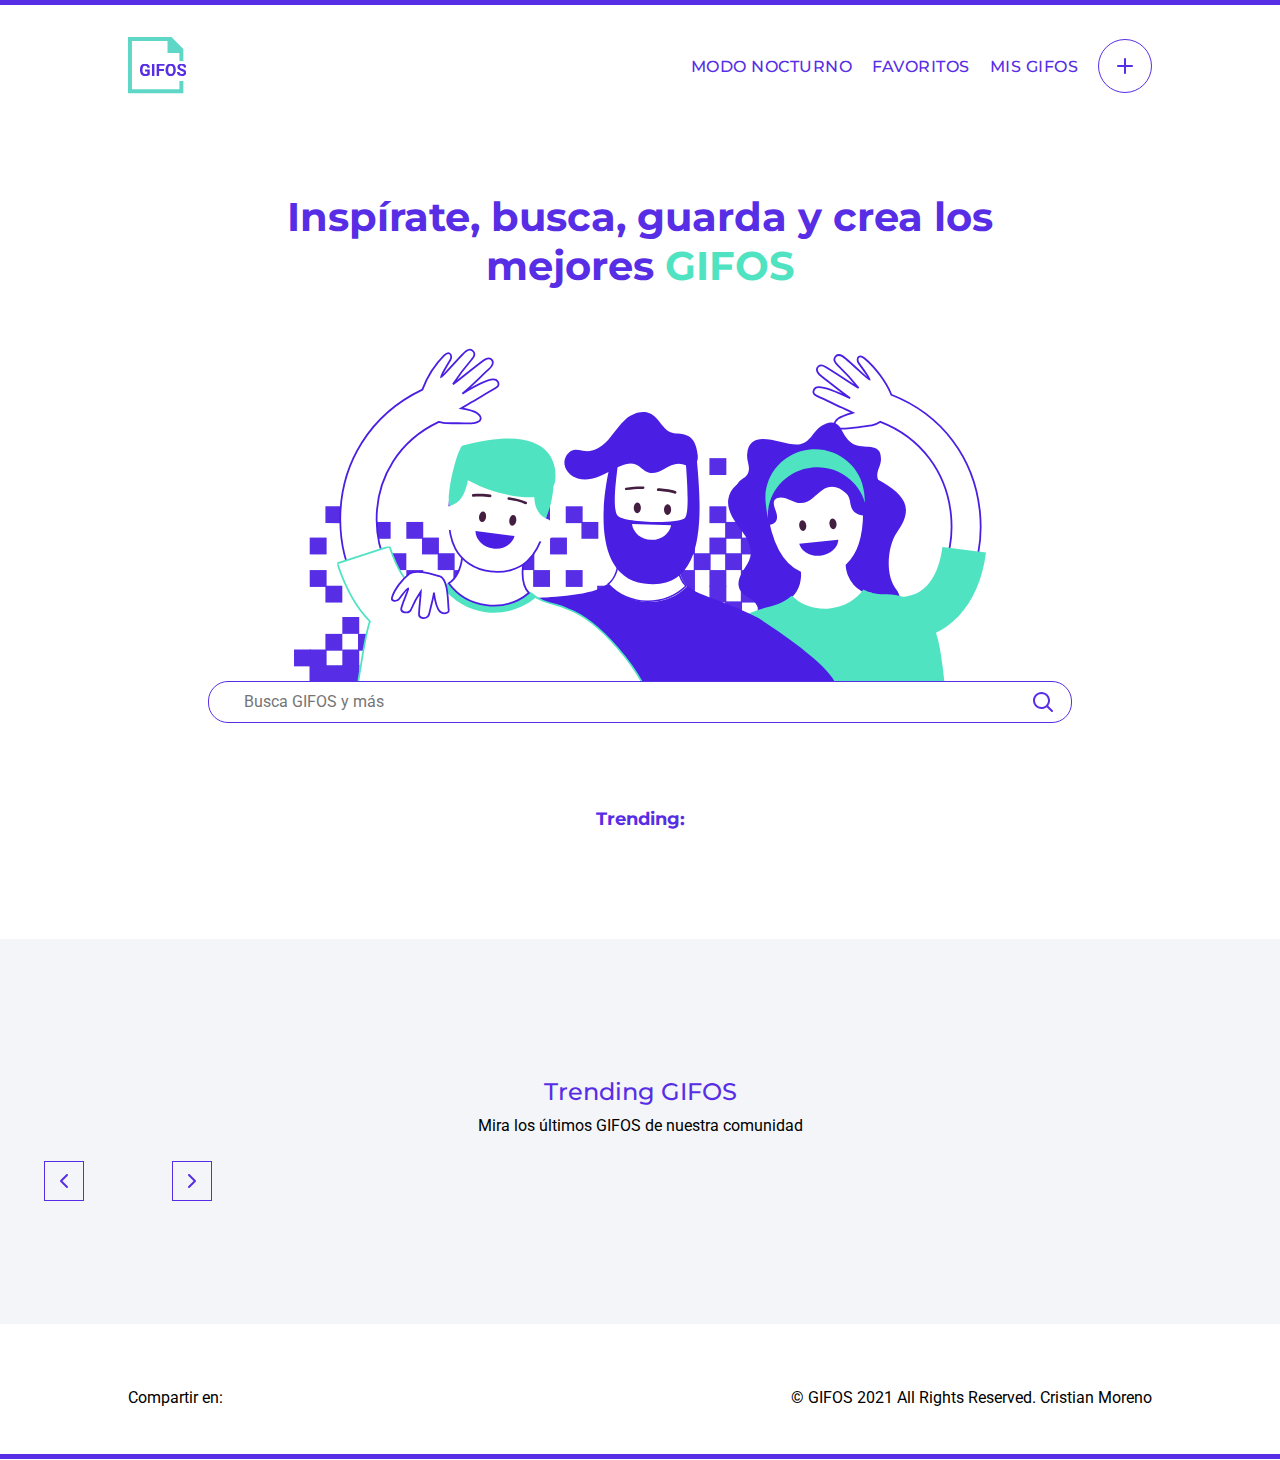
==== docs/index.html @ 8d5f1803 "docs para github pages" ====
<!DOCTYPE html>
<html lang="en">
<head>
	<meta charset="UTF-8">
	<meta http-equiv="X-UA-Compatible" content="IE=edge">
	<meta name="viewport" content="width=device-width, initial-scale=1.0">
	<title>Proyecto GIFOS</title>

		<!-- fonts -->
		<link
			href="https://fonts.googleapis.com/css2?family=Montserrat:ital,wght@0,400;0,500;0,700;0,900;1,400&family=Roboto:ital,wght@0,400;0,700;0,900;1,500&display=swap"
			rel="stylesheet">
	
		<!-- icon -->
		<link rel="icon" href="assets/logo-mobile.svg">
	
		<!-- fontawesome -->
		<link rel="stylesheet" href="https://use.fontawesome.com/releases/v5.14.0/css/all.css"
			integrity="sha384-HzLeBuhoNPvSl5KYnjx0BT+WB0QEEqLprO+NBkkk5gbc67FTaL7XIGa2w1L0Xbgc" crossorigin="anonymous" />
	
		<!-- styles -->
		<link rel="stylesheet" href="styles/css/styles.css">
	
		<title>GIFOS</title>
</head>
	
	<body>
	
		<header class="header__container" id="header__container">
	
			<!-- Logo -->
			<a class="logo__link" href="index.html" id="logoSection"><img class="logo__imagen" id="logo"
					src="assets/logo-desktop.svg" alt="Logo"></a>
	
			<!-- Barra de búsqueda del navbar -->
			<div class="navbarSearch__container hiddenSearchBar" id="navbarSearch__container">
				<img class="navbarSearch__btn hidden" id="navbarSearch-gray-btn" src="assets/icon-search-gray.svg" alt="">
				<input class="navbarSearch__input" id="navbarSearch__input" type="text" placeholder="Busca GIFOS y más">
				<img class="navbarSearch__icon" id="navbarSearch__icon" src="assets/icon-search.svg" alt="">
				<img class="navbarSearch-close-icon hidden" id="navbarSearch-close-icon" src="assets/close.svg" alt="">
			</div>
			<!-- Menú -->
			<nav class="navbar">
				<img src="assets/burger.svg" alt="Menu hamburguesa" class="navbar__burguer" id="navbar__burger">
	
	
				<ul class="navbar__list hiddenMenu" id="navbar__list">
					<li class="navbar__list__item"><a href="" class="navbar__link" id="switchTheme">Modo Nocturno</a></li>
					<li class="lines"></li>
					<li><a id="FavoritosMenu" class="navbar__link" href="">Favoritos</a></li>
					<li class="lines"></li>
					<li><a class="navbar__link" href="" id="misGifosMenu">Mis GIFOS</a></li>
					<li class="lines"></li>
					<li class="navbar__list__item hiddenMenu">
						<a href="" id="crearGifosMenu">
							<img class="navbar__createGif" id="crateGifBtn" src="assets/button-crear-gifo.svg" alt="">
						</a>
					</li>
				</ul>
			</nav>
	
		</header>
	
		<!-- Main -->
		<main class="topContainers" id="heroSection">
	
			<!-- hero -->
			<section class="heading__container">
				<h1 class="hero__title">
					Inspírate, busca, guarda y crea los mejores
					<span class="aqua-text">GIFOS</span>
				</h1>
	
				<!-- Barra buscadora del hero -->
				<div class="search">
					<img class="ilustra-header" src="assets/ilustra_header.svg" alt="" />
	
					<div class="search__container" id="search__container">
						<img class="search__btn hidden" id="search-gray-btn" src="assets/icon-search-gray.svg" alt="">
						<input class="search__input" id="searchInput" type="text" placeholder="Busca GIFOS y más">
						<img class="search__icon" id="search-icon" src="assets/icon-search.svg" alt="">
						<img class="search-close-icon hidden" id="search-close-icon" src="assets/close.svg" alt="">
					</div>
				</div>
	
				<!-- Recomendaciones de búsqueda -->
				<div class="SearchSuggestions__container hidden" id="searchSuggestions__container">
					<hr class="suggestions-line">
					<ul class="search-sugestion-list" id="search-sugestion-list">
					</ul>
				</div>
	
				<!-- Trending tags -->
				<section class="hero__trending">
					<h4 class="hero__subtitle">Trending:</h4>
	
					<p class="trendingTag_list" id="trendingTag_list">
					</p>
	
				</section>
			</section>
	
			<!-- Resultados de la búsqueda -->
			<section class="searchResult hidden" id="searchResult">
	
				<hr class="search-line">
				<h4 class="searchResult__title" id="searchResult__title">Titulo de búsqueda</h4>
				<div class="errorContainer" id="error-container"></div>
				<div class="searchResult__gallery" id="searchResult_gallery">
	
					<!-- Acá van a aparecer los gifs buscados -->
				</div>
	
				<a href="" class="button hidden" id="verMas-btn">VER MÁS</a>
			</section>
		</main>
	
	
		<!-- Gif Maximizado -->
	
		<div class="hidden" id="maximizedGif">
	
		</div>
	
		<!-- Favoritos -->
		<section class="topContainers hidden" id="favorites-section">
	
			<img src="assets/icon-favoritos.svg" alt="Imagen decorativa">
			<h2 class="title">Favoritos</h2>
	
			<section class="empty__container hidden" id="noFavs_container">
				<img class="empty__image" src="assets/icon-fav-sin-contenido.svg" alt="Imagen decorativa">
				<h3 class="empty__text">¡Guarda tu primer GIFO en Favoritos <br>
					para que se muestre aquí!</h3>
			</section>
	
			<div class="searchResult">
				<div class="searchResult__gallery hidden" id="fav-container">
					<!-- Acá van a aparecer los gifs favoriteados -->
				</div>
			</div>
	
		</section>
	
		<!-- Mis gifs -->
		<section class="topContainers hidden" id="misGifosSection">
	
			<img src="assets/icon-mis-gifos.svg" alt="Imagen decorativa">
			<h2 class="title">Mis GIFOS</h2>
	
			<section class="empty__container" id="noGif_container">
				<img class="empty__image" src="assets/icon-mis-gifos-sin-contenido.svg" alt="Imagen decorativa">
				<h3 class="empty__text">¡Anímate a crear tu primer GIFO!</h3>
			</section>
	
			<div class="searchResult">
				<div class="searchResult__gallery" id="misGifos-container">
					<!-- Acá van a aparecer los gifs creados y subidos a gifos -->
				</div>
			</div>
	
		</section>
	
		<!-- Crear gifs -->
		<div class="crearGif hidden" id="createGifSection">
	
			<div class="crearGif__container">
	
				<!-- cámara -->
				<div class="crearGif__camara">
					<img id="camera" src="assets/camara.svg" alt="cámara filmadora ilustrativa">
					<img class="path" id="path" src="assets/element-luz-camara.svg" alt="luz de camara filmadora">
				</div>
	
				<!-- recuadro de grabación -->
				<div class="crearGif__recordingZone">
	
					<!-- bordes para estilos -->
					<div class="corner top--left"></div>
					<div class="corner top--right"></div>
					<div class="corner bottom--left"></div>
					<div class="corner bottom--right"></div>
	
	
					<!-- recuadro de grabación -->
					<div class="crearGif__recordingZone__content">
	
						<!-- !TIENE HIDDEN -->
						<h3 class="crearGif__title" id="crearGif_title">Aquí podrás <br> crear tus propios <span
								class="aqua-text">GIFOS</span> </h3>
						<!-- !TIENE HIDDEN -->
						<p class="crearGif__text" id="crearGif_text">¡Crea tu GIFO en solo 3 pasos! <br> (solo necesitas
							una
							cámara para grabar un video)</p>
	
						<!-- PARA QUE EL VIDEO SE ACOMODE ACA MIENTRAS GRABA -->
	
						<video class="recording_video hidden" src="" id="recording_video"></video>
	
						<!-- VER SI CONVIENE METER EL GIF DESDE ACA O HACER UNA FUNCION DE TEMPLATE -->
						<img class="recorded_video hidden" src="" id="recorded_gifo" ></img>
	
						<!-- !TIENE HIDDEN -->
						<div class="overlay" id="overlay">
	
							<div class="overlay__status-container" id="overlay-status-container">
								<img src="assets/loader.svg" class="overlay__status-icon" alt="loading gifo"
									id="overlay_status-icon">
								<p class="overlay__status-text" id="overlay_status-text">Estamos subiendo tu GIFO</p>
							</div>
	
						</div>
	
	
	
					</div>
				</div>
				<!-- celuloide -->
	
				<div class="crearGif__celluloidFilm">
					<img class="celuloide" id="celuloide" src="assets/pelicula.svg" alt="celuloide ilustracion">
				</div>
	
			</div>
	
			<div class="pagination">
				<p class="step" id="step-1">1</p>
				<p class="step" id="step-2">2</p>
				<p class="step" id="step-3">3</p>
			</div>
	
	
			<div class="timer">
				<p class="timer__recorder timer__text hidden" id="timer-recording">00:00:00</p>
				<a href="" class="timer__repeatShot timer__text hidden" id="repeatShot">REPETIR CAPTURA</a>
			</div>
	
			<!-- linea decorativa -->
			<hr class="border">
	
			<!-- botones -->
			<div class="button__container">
				<a class="button" id="button--comenzar">COMENZAR</a>
				<a class="button" id="button--grabar">GRABAR</a>
				<a class="button" id="button--finalizar">FINALIZAR</a>
				<a class="button" id="button--subirGif">SUBIR GIFO</a>
			</div>
		</div>
	
	
	
	
	
		<!-- Trending -->
		<section class="trending" id="trendingSection">
			<h2 class="trending__title">Trending GIFOS</h2>
			<p class="trending__paragraph">Mira los últimos GIFOS de nuestra comunidad</p>
	
			<div class="trending__container">
				<!-- flecha -->
				<div class="previous-btn arrows">
					<img src="assets/button-slider-left.svg" alt="Flecha Previous" id="previous-btn">
				</div>
	
				<!-- trending gif slider -->
				<div class="trending__slider--container">
					<div class="trending__slider" id="trending__slider">
	
						<!-- acá van a aparecer los trending -->
					</div>
				</div>
	
				<!-- flecha -->
				<div class="next-btn arrows">
					<img src="assets/Button-Slider-right.svg" alt="Flecha Next" id="next-btn">
				</div>
	
			</div>
	
		</section>
	
		<!-- Footer -->
		<footer class="footer">
			<div class="footer__socialmediaContainer">
				<p class="footer__paragraph">Compartir en:</p>
				<div class="socialmedia">
					<a class="socialmedia__item" href="facebook.com"><i class="fab fa-facebook-f"></i></a>
					<a class="socialmedia__item" href="twitter.com"><i class="fab fa-twitter"></i></a>
					<a class="socialmedia__item" href="instagram.com"><i class="fab fa-instagram"></i></a>
				</div>
			</div>
			<p class="footer__paragraph">© GIFOS 2021 All Rights Reserved. Cristian Moreno</p>
	
		</footer>
	
		<script src="https://www.WebRTC-Experiment.com/RecordRTC.js"></script>
		<script src="js/dom.js"></script>
		<script src="js/dark-mode.js"></script>
		<script src="js/navbar.js"></script>
		<script src="js/api.js"></script>
		<script src="js/gif-functions.js"></script>
		<script src="js/search.js"></script>
		<script src="js/trending.js"></script>
		<script src="js/create-gif.js"></script>
	
		
	
	</body>
---- docs/styles/css/styles.css ----
* {
  margin: 0;
  padding: 0;
  -webkit-box-sizing: border-box;
          box-sizing: border-box;
  text-decoration: none;
  list-style: none;
  scroll-behavior: smooth;
}

body {
  font-family: "Roboto", sans-serif;
  color: #572ee5;
  -webkit-transition: 0.3s ease-in-out;
  transition: 0.3s ease-in-out;
}

body.darkMode {
  background-color: #37383c;
  color: #fff;
}

.hidden {
  display: none;
}

.header__container {
  width: 100%;
  border-top: 5px solid #572ee5;
  padding: 2% 10% 1.5% 10%;
  position: fixed;
  background-color: white;
  -webkit-transition: 0.3s ease-in-out;
  transition: 0.3s ease-in-out;
  display: -webkit-box;
  display: -ms-flexbox;
  display: flex;
  -webkit-box-pack: justify;
      -ms-flex-pack: justify;
          justify-content: space-between;
  -webkit-box-align: center;
      -ms-flex-align: center;
          align-items: center;
  z-index: 1000;
}

body.darkMode .header__container {
  background-color: #37383c;
  border: none;
}

.logo__link .logo__imagen {
  width: 3rem;
}

@media screen and (min-width: 768px) {
  .logo__link .logo__imagen {
    width: 3.7rem;
  }
}

.navbar {
  float: right;
}

.navbar__burguer {
  cursor: pointer;
  padding: 1rem;
}

@media screen and (min-width: 768px) {
  .navbar__burguer {
    display: none;
  }
}

.navbar .lines {
  width: 12%;
  margin: 0 auto;
  border: 0.2px solid rgba(211, 211, 211, 0.493);
}

@media screen and (min-width: 768px) {
  .navbar .lines {
    display: none;
  }
}

.navbar__list {
  width: 100%;
  height: 100vh;
  padding: 0.5rem 0;
  position: absolute;
  top: 100%;
  left: 0;
  background-color: rgba(87, 46, 229, 0.9);
  text-align: center;
}

body.darkMode .navbar__list {
  background-color: #222326;
}

@media screen and (min-width: 768px) {
  .navbar__list {
    height: 100%;
    position: relative;
    top: 0;
    right: 0;
    display: -webkit-box;
    display: -ms-flexbox;
    display: flex;
    -webkit-box-pack: justify;
        -ms-flex-pack: justify;
            justify-content: space-between;
    gap: 20px;
    background-color: transparent;
  }
  body.darkMode .navbar__list {
    background-color: transparent;
  }
}

.navbar__link {
  width: 100%;
  margin: 0 auto;
  display: block;
  font-family: "Montserrat", sans-serif;
  font-weight: 500;
  font-size: 1em;
  line-height: 3.5em;
  letter-spacing: 0.5px;
  color: #fff;
}

@media screen and (min-width: 768px) {
  .navbar__link {
    width: -webkit-fit-content;
    width: -moz-fit-content;
    width: fit-content;
    padding-top: 1rem;
    line-height: 1.5rem;
    color: #572ee5;
    text-transform: uppercase;
  }
  .navbar__link:hover {
    border-bottom: 2px solid #50e3c2;
  }
  .navbar__link:active {
    color: #9cafc3;
    border-bottom: hidden;
  }
}

body.darkMode .navbar__link {
  color: white;
}

.navbarSearch__container {
  width: 30%;
  height: 60%;
  padding: 1%;
  border: 1px solid #572ee5;
  border-radius: 20px;
  display: -webkit-box;
  display: -ms-flexbox;
  display: flex;
  -webkit-box-pack: justify;
      -ms-flex-pack: justify;
          justify-content: space-between;
  -webkit-box-align: center;
      -ms-flex-align: center;
          align-items: center;
  z-index: 2;
}

body.darkMode .navbarSearch__container {
  border: 1px solid #fff;
}

.navbarSearch__container .navbarSearch__input {
  width: 100%;
  padding-left: 3%;
  border: none;
  color: #9cafc3;
  font-family: "Roboto", sans-serif;
  font-size: 14px;
  outline: none;
}

body.darkMode .navbarSearch__container .navbarSearch__input {
  color: #9cafc3;
  background-color: transparent;
}

.navbarSearch__icon {
  padding-right: 10px;
}

.navbarSearch__btn {
  width: 1.25rem;
  margin-left: 2%;
}

.navbarSearch-close-icon {
  margin-right: 2%;
}

.hiddenMenu {
  display: none;
}

@media screen and (min-width: 768px) {
  .hiddenMenu {
    display: -webkit-box;
    display: -ms-flexbox;
    display: flex;
  }
}

.hiddenSearchBar {
  display: none;
}

.topContainers {
  padding: 5%;
  padding-top: 30%;
  position: relative;
  text-align: center;
}

@media screen and (min-width: 500px) {
  .topContainers {
    padding-top: 20%;
  }
}

.heading__container {
  position: relative;
}

.hero__title {
  padding: 0 8% 5% 8%;
  font-size: 1.6em;
  font-weight: 700;
}

@media screen and (min-width: 768px) {
  .hero__title {
    font-size: 2em;
    max-width: 85%;
    margin: 0 auto;
  }
}

@media screen and (min-width: 1024px) {
  .hero__title {
    font-size: 2.5em;
  }
}

.aqua-text {
  color: #50e3c2;
}

.ilustra-header {
  max-width: 90%;
}

@media screen and (min-width: 768px) {
  .ilustra-header {
    width: 60%;
  }
}

/*pilass vas aca*/
.search__container {
  margin: 0 auto;
  border: 1px solid #572ee5;
  border-radius: 20px;
  padding: 10px;
  position: relative;
  top: -5px;
  display: -webkit-box;
  display: -ms-flexbox;
  display: flex;
  -webkit-box-pack: justify;
      -ms-flex-pack: justify;
          justify-content: space-between;
  z-index: 2;
}

body.darkMode .search__container {
  border: 1px solid #fff;
}

.search__container .search__input {
  width: 100%;
  border: none;
  padding-left: 3%;
  background-color: none;
  font-family: "Roboto", sans-serif;
  font-size: 16px;
  color: #9cafc3;
  outline: none;
}

body.darkMode .search__container .search__input {
  background-color: transparent;
}

.search__container .search__icon {
  width: 1.25rem;
  margin-right: 0.5rem;
}

.search__container .search__btn {
  width: 1.25rem;
  margin-left: 0.5rem;
}

@media screen and (min-width: 768px) {
  .search__container {
    width: 55%;
  }
}

@media screen and (min-width: 1024px) {
  .search__container {
    width: 75%;
  }
}

.SearchSuggestions__container {
  border: 1px solid #572ee5;
  border-top-color: transparent;
  border-bottom-left-radius: 20px;
  border-bottom-right-radius: 20px;
  margin: 0 auto;
  width: 100%;
}

body.darkMode .SearchSuggestions__container {
  border: 1px solid #fff;
}

.SearchSuggestions__container .suggestions-line {
  width: 95%;
  margin: 0 auto 2% auto;
}

@media screen and (min-width: 768px) {
  .SearchSuggestions__container {
    width: 55%;
  }
}

@media screen and (min-width: 1024px) {
  .SearchSuggestions__container {
    width: 75%;
  }
}

.search-sugestion-list {
  color: #9cafc3;
}

.SearchSuggestions__item {
  display: -webkit-box;
  display: -ms-flexbox;
  display: flex;
  padding: 0.5rem;
  margin: 0 4px;
  cursor: pointer;
}

.search__btnGray {
  width: 1rem;
  margin: 0 2%;
}

.search__Text {
  margin: 0 10px;
  display: block;
}

.search-close-icon {
  margin-right: 2%;
}

#search__container.searchActive {
  border-bottom-left-radius: 0;
  border-bottom-right-radius: 0;
  border-bottom-color: transparent;
}

#searchSuggestions__container.searchActiveContainer {
  border-top-color: transparent;
  position: relative;
  top: -0.5rem;
}

.search {
  position: relative;
}

.searchResult .search-line {
  margin: 2rem auto;
  width: 20%;
}

.searchResult__title {
  margin-top: 4rem;
  margin-bottom: 4rem;
  font-family: "Montserrat", sans-serif;
  font-weight: 600;
  font-size: 1.8em;
  text-align: center;
}

.searchResult__gallery {
  margin: 0 auto;
  width: 100%;
  display: -webkit-box;
  display: -ms-flexbox;
  display: flex;
  -ms-flex-flow: wrap;
      flex-flow: wrap;
  -webkit-box-pack: space-evenly;
      -ms-flex-pack: space-evenly;
          justify-content: space-evenly;
  -webkit-box-align: center;
      -ms-flex-align: center;
          align-items: center;
}

@media screen and (min-width: 768px) {
  .searchResult__gallery {
    -webkit-box-orient: horizontal;
    -webkit-box-direction: normal;
        -ms-flex-direction: row;
            flex-direction: row;
  }
}

.error__container {
  text-align: center;
  margin-bottom: 4rem;
}

@media screen and (min-width: 768px) {
  .error__container {
    margin: 5rem;
  }
}

.error-search-text {
  font-family: "Montserrat", sans-serif;
  font-weight: 500;
  font-size: 1.2em;
  line-height: 3em;
  color: #50e3c2;
}

.button {
  display: block;
  width: -webkit-fit-content;
  width: -moz-fit-content;
  width: fit-content;
  margin: 1rem auto;
  border: 1.8px solid #572ee5;
  border-radius: 2rem;
  padding: 1.2rem 1.3rem;
  text-decoration: none;
  font-family: "Montserrat", sans-serif;
  text-align: center;
  font-weight: 500;
  font-size: 13px;
  color: #572ee5;
  cursor: pointer;
}

.button:hover {
  background-color: #572ee5;
  color: #fff;
}

body.darkMode .button {
  border: 2px solid #fff;
  color: #fff;
}

body.darkMode .button:hover {
  background-color: #fff;
  color: #37383c;
}

.hero__trending {
  font-family: "Montserrat", sans-serif;
  font-size: 1.1em;
  font-weight: 500;
  padding: 7% 0 2% 0;
}

.hero__trending .hero__subtitle {
  padding-bottom: 2%;
  font-size: 1em;
}

.hero__trending .trendingTag_list {
  font-weight: 400;
}

.hero__trending .trending__item {
  cursor: pointer;
}

.hero__trending .trending__item:hover {
  font-weight: 600;
}

.hero__trending .trending__item::after {
  content: ',  ';
}

.hero__trending .trending__item:last-child::after {
  content: ' ';
}

.trending {
  padding: 15% 0 8% 0;
  background-color: #f3f5f8;
  text-align: center;
}

body.darkMode .trending {
  background-color: #222326;
}

.trending__title {
  margin: 10px;
  font-family: "Montserrat", sans-serif;
  font-weight: 500;
}

.trending__paragraph {
  margin: 10px;
  color: #000;
}

body.darkMode .trending__paragraph {
  color: #fff;
}

.trending__container {
  max-width: 100%;
  display: -webkit-box;
  display: -ms-flexbox;
  display: flex;
  -webkit-box-align: center;
      -ms-flex-align: center;
          align-items: center;
}

.trending__container .trending__slider {
  width: 100%;
  display: -webkit-box;
  display: -ms-flexbox;
  display: flex;
  overflow: scroll;
}

@media screen and (min-width: 768px) {
  .trending__container .trending__slider {
    overflow: hidden;
  }
}

.trending__container .arrows {
  display: none;
}

@media screen and (min-width: 768px) {
  .trending__container .arrows {
    display: block;
    padding: 1rem;
    width: 10%;
  }
}

.trending .trending__slider--container {
  overflow: hidden;
}

@media screen and (min-width: 768px) {
  .trending {
    padding: 12% 0 8% 0;
  }
}

@media screen and (min-width: 1024px) {
  .trending {
    padding: 10% 0 8% 0;
  }
}

@media screen and (min-width: 1530px) {
  .trending {
    padding: 8% 0 8% 0;
  }
}

.footer {
  text-align: center;
  max-height: 20vh;
  margin-bottom: 1px;
}

.footer__paragraph {
  color: black;
  padding: 30px;
}

body.darkMode .footer__paragraph {
  color: #fff;
}

@media screen and (min-width: 768px) {
  .footer__paragraph {
    padding: 0;
  }
}

.footer .socialmedia {
  display: -webkit-box;
  display: -ms-flexbox;
  display: flex;
  -webkit-box-pack: center;
      -ms-flex-pack: center;
          justify-content: center;
  -ms-flex-line-pack: center;
      align-content: center;
}

.footer .socialmedia .socialmedia__item {
  width: 2rem;
  text-decoration: none;
  color: #acacac;
}

.footer .socialmedia .socialmedia__item:hover {
  color: #572ee5;
  width: 2.5rem;
}

body.darkMode .footer .socialmedia .socialmedia__item:hover {
  color: #fff;
}

@media screen and (min-width: 768px) {
  .footer {
    height: 15vh;
    padding: 4rem 8rem 4rem 8rem;
    display: -webkit-box;
    display: -ms-flexbox;
    display: flex;
    -webkit-box-pack: justify;
        -ms-flex-pack: justify;
            justify-content: space-between;
    border-bottom: 5px solid #572ee5;
  }
  .footer .footer__socialmediaContainer {
    display: -webkit-box;
    display: -ms-flexbox;
    display: flex;
  }
}

.topContainers {
  padding-top: 30%;
  text-align: center;
  font-family: "Montserrat", sans-serif;
  font-weight: 500;
}

@media screen and (min-width: 400px) {
  .topContainers {
    padding-top: 20%;
  }
}

@media screen and (min-width: 1024px) {
  .topContainers {
    padding-top: 15%;
  }
}

@media screen and (min-width: 1530px) {
  .topContainers {
    padding-top: 10%;
  }
}

.title {
  margin-top: 0.5rem;
  margin-bottom: 2.8rem;
}

.empty__image {
  margin-top: 3rem;
  margin-bottom: 2rem;
}

.empty__text {
  padding: 1rem 0 1rem 0;
  color: #50e3c2;
  font-size: 16px;
}

.crearGif {
  padding-top: 12%;
  position: relative;
}

@media screen and (min-width: 1280px) {
  .crearGif {
    padding-top: 10%;
  }
}

@media screen and (min-width: 1530px) {
  .crearGif {
    padding-top: 9%;
  }
}

.crearGif__container {
  display: -webkit-box;
  display: -ms-flexbox;
  display: flex;
  -webkit-box-orient: horizontal;
  -webkit-box-direction: normal;
      -ms-flex-direction: row;
          flex-direction: row;
  -webkit-box-pack: center;
      -ms-flex-pack: center;
          justify-content: center;
  -webkit-box-align: center;
      -ms-flex-align: center;
          align-items: center;
}

.crearGif__camara {
  max-width: 25%;
  position: relative;
}

.crearGif__camara .path {
  position: relative;
  top: -1rem;
}

.crearGif__celluloidFilm {
  max-width: 25%;
  height: 20rem;
  padding-top: 18rem;
  padding-left: 1.5rem;
}

.crearGif__recordingZone {
  padding: 2rem;
  width: 50%;
  height: 20rem;
  border: 1px solid #572ee5;
  display: -webkit-box;
  display: -ms-flexbox;
  display: flex;
  -webkit-box-orient: horizontal;
  -webkit-box-direction: normal;
      -ms-flex-direction: row;
          flex-direction: row;
  -webkit-box-pack: center;
      -ms-flex-pack: center;
          justify-content: center;
  -ms-flex-line-pack: center;
      align-content: center;
  text-align: center;
  -webkit-box-align: center;
      -ms-flex-align: center;
          align-items: center;
  position: relative;
}

body.darkMode .crearGif__recordingZone {
  border: 1px solid #fff;
}

.crearGif__title {
  font-family: "Montserrat", sans-serif;
}

.crearGif__text {
  padding-top: 10px;
  color: #000;
}

body.darkMode .crearGif__text {
  color: #fff;
}

.crearGif .recording_video {
  min-width: 80%;
  min-height: 20rem;
  max-width: 80%;
  max-height: 20rem;
  z-index: 3000;
}

.crearGif .recorded_video {
  width: 100%;
  z-index: 3000;
}

.crearGif .overlay {
  width: 100%;
  height: 100%;
  position: absolute;
  top: 0;
  left: 0;
  background-color: rgba(87, 46, 229, 0.6);
  color: #fff;
  z-index: 90;
  display: -webkit-box;
  display: -ms-flexbox;
  display: flex;
  -webkit-box-orient: vertical;
  -webkit-box-direction: normal;
      -ms-flex-direction: column;
          flex-direction: column;
  -webkit-box-align: center;
      -ms-flex-align: center;
          align-items: center;
  -webkit-box-pack: center;
      -ms-flex-pack: center;
          justify-content: center;
}

.crearGif .overlay__status-icon {
  margin: 0.8rem;
}

.crearGif .overlaystatus-container {
  display: -webkit-box;
  display: -ms-flexbox;
  display: flex;
  -webkit-box-orient: vertical;
  -webkit-box-direction: normal;
      -ms-flex-direction: column;
          flex-direction: column;
}

.crearGif .pagination {
  margin: 0 auto;
  width: 75%;
  width: -webkit-fit-content;
  width: -moz-fit-content;
  width: fit-content;
  justify-self: flex-end;
  display: -webkit-box;
  display: -ms-flexbox;
  display: flex;
  -webkit-box-orient: horizontal;
  -webkit-box-direction: normal;
      -ms-flex-flow: row wrap;
          flex-flow: row wrap;
  -webkit-box-pack: center;
      -ms-flex-pack: center;
          justify-content: center;
  text-align: center;
}

.crearGif .pagination .step {
  width: 2rem;
  height: 2rem;
  padding-top: 0.2em;
  margin: 1.5rem 0.5rem 1.5rem 0.5rem;
  border: 1px solid #572ee5;
  border-radius: 50%;
  font-size: 1.2em;
}

body.darkMode .crearGif .pagination .step {
  border: 1px solid #fff;
}

.crearGif .pagination .step-active {
  background-color: #572ee5;
  color: #fff;
}

.crearGif #repeatShot {
  color: #572ee5;
  text-decoration: none;
}

.crearGif #repeatShot:hover {
  border-bottom: 2px solid #50e3c2;
}

.crearGif #repeatShot:active {
  color: #9cafc3;
  border-bottom: hidden;
}

.crearGif .timer {
  width: 25%;
  text-align: right;
  position: absolute;
  top: 79%;
  right: 24%;
}

.crearGif .timer .timer__text {
  font-family: "Montserrat", sans-serif;
  font-size: 16px;
  line-height: 22px;
}

.crearGif .overlay__buttons {
  width: 6.8rem;
  padding: 2%;
  position: absolute;
  display: -webkit-box;
  display: -ms-flexbox;
  display: flex;
  -webkit-box-pack: justify;
      -ms-flex-pack: justify;
          justify-content: space-between;
  top: 0;
  right: 0;
}

.crearGif .overlay__buttons .btns {
  width: 2rem;
  height: 2rem;
  cursor: pointer;
}

.crearGif .corner {
  width: 1.7rem;
  height: 1.7rem;
  position: absolute;
}

.crearGif .top--left {
  border-top: 1px solid #50e3c2;
  border-left: 1px solid #50e3c2;
  top: 1.25rem;
  left: 1.25rem;
}

.crearGif .top--right {
  border-top: 1px solid #50e3c2;
  border-right: 1px solid #50e3c2;
  top: 1.25rem;
  right: 1.25rem;
}

.crearGif .bottom--right {
  border-bottom: 1px solid #50e3c2;
  border-right: 1px solid #50e3c2;
  bottom: 1.25rem;
  right: 1.25rem;
}

.crearGif .bottom--left {
  border-bottom: 1px solid #50e3c2;
  border-left: 1px solid #50e3c2;
  bottom: 1.25rem;
  left: 1.25rem;
}

.crearGif .border {
  width: 58%;
  margin: 0 auto;
  border: 2px solid #572ee5;
}

.gif__container {
  position: relative;
}

.gif__container .gif {
  margin: 0.5rem;
  width: 8rem;
  height: 6rem;
}

.gif__container .gifActions {
  display: none;
}

@media screen and (min-width: 400px) {
  .gif__container .gif {
    margin: 1rem;
    width: 10rem;
    height: 8rem;
  }
}

@media screen and (min-width: 768px) {
  .gif__container .gif {
    width: 14rem;
    height: 11rem;
  }
  .gif__container .gifActions {
    margin: 1rem;
    display: block;
    opacity: 0;
    width: 14rem;
    height: 11rem;
    position: absolute;
    top: 0;
    background-color: rgba(87, 46, 229, 0.6);
    -webkit-transition: 0.2s ease-in-out;
    transition: 0.2s ease-in-out;
  }
  .gif__container .gifActions:hover {
    opacity: 100;
  }
  .gif__container .gifActions__btn {
    width: 8rem;
    padding: 4%;
    position: absolute;
    display: -webkit-box;
    display: -ms-flexbox;
    display: flex;
    -webkit-box-pack: justify;
        -ms-flex-pack: justify;
            justify-content: space-between;
    right: 0;
  }
  .gif__container .gifActions__btn .btn {
    width: 2rem;
    height: 2rem;
    cursor: pointer;
  }
  .gif__container .favorite {
    background: url("/assets/icon-fav.svg") center no-repeat;
  }
  .gif__container .favorite:hover {
    background: url("/assets/icon-fav-hover.svg") center no-repeat;
  }
  .gif__container .favorite:active {
    background: url("/assets/icon-fav-active.svg") center no-repeat;
  }
  .gif__container .download {
    background: url("/assets/icon-download.svg") center no-repeat;
  }
  .gif__container .download:hover {
    background: url("/assets/icon-download-hover.svg") center no-repeat;
  }
  .gif__container .maximize {
    background: url("/assets/icon-max-normal.svg") center no-repeat;
  }
  .gif__container .maximize:hover {
    background: url("/assets/icon-max-hover.svg") center no-repeat;
  }
  .gif__container .remove {
    background: url("/assets/icon-trash-normal.svg") center no-repeat;
  }
  .gif__container .remove:hover {
    background: url("/assets/icon-trash-hover.svg") center no-repeat;
  }
  .gif__container .gif__info {
    position: absolute;
    left: 8%;
    bottom: 15%;
    font-weight: 500;
    text-align: left;
    color: #fff;
  }
}

@media screen and (min-width: 1024px) {
  .gif__container .gif {
    width: 17rem;
    height: 14rem;
  }
  .gif__container .gifActions {
    width: 17rem;
    height: 14rem;
  }
}

@media screen and (min-width: 1530px) {
  .gif__container .gif {
    width: 22rem;
    height: 16rem;
  }
  .gif__container .gifActions {
    width: 22rem;
    height: 16rem;
  }
}

.maximizedGif {
  width: 100%;
  height: 100%;
  position: fixed;
  top: 0;
  left: 0;
  display: -webkit-box;
  display: -ms-flexbox;
  display: flex;
  -webkit-box-pack: center;
      -ms-flex-pack: center;
          justify-content: center;
  background: rgba(255, 255, 255, 0.9);
  z-index: 2000;
}

body.darkMode .maximizedGif {
  background-color: #37383c;
}

.maximizedGif__container {
  display: -webkit-box;
  display: -ms-flexbox;
  display: flex;
  -webkit-box-orient: vertical;
  -webkit-box-direction: normal;
      -ms-flex-direction: column;
          flex-direction: column;
  -webkit-box-pack: center;
      -ms-flex-pack: center;
          justify-content: center;
}

.close-btn {
  width: 2rem;
  padding-bottom: 3rem;
  margin-right: 2rem;
  -ms-flex-item-align: end;
      align-self: flex-end;
  cursor: pointer;
  background: url("/assets/close.svg") center no-repeat;
}

body.darkMode .close-btn {
  background: url("/assets/close-modo-noct.svg") center no-repeat;
}

.gif__info {
  color: black;
  font-family: "Montserrat", sans-serif;
  font-size: 14px;
}

@media screen and (min-width: 768px) {
  .gif__info {
    font-size: 16px;
  }
}

body.darkMode .gif__info {
  color: #fff;
}

.gif_title {
  font-weight: 500;
}

.gifMax {
  display: block;
  max-width: 90%;
  margin: 0 auto;
}

.gifMaxActions {
  width: 90%;
  margin: 0 auto;
  padding-top: 0.5rem;
  display: -webkit-box;
  display: -ms-flexbox;
  display: flex;
  -webkit-box-pack: justify;
      -ms-flex-pack: justify;
          justify-content: space-between;
}

.gifMaxActions__btn {
  display: -webkit-box;
  display: -ms-flexbox;
  display: flex;
}

.buttonsMax {
  width: 1rem;
  height: 1rem;
  padding: 0.8rem;
  margin: 2px;
  cursor: pointer;
}

@media screen and (min-width: 768px) {
  .buttonsMax {
    width: 2rem;
    height: 2rem;
  }
}

.downloadMax {
  background: url("/assets/icon-download.svg") center no-repeat;
}

.downloadMax:hover {
  background: url("/assets/icon-download-hover.svg") center no-repeat;
}

.favoriteMax {
  background: url("/assets/icon-fav.svg") center no-repeat;
}

.favoriteMax:hover {
  background: url("/assets/icon-fav-hover.svg") center no-repeat;
}

.favoriteMax:active {
  background: url("/assets/icon-fav-active.svg") center no-repeat;
}

.removeMax {
  background: url("/assets/icon-trash-normal.svg") center no-repeat;
}

.removeMax:hover {
  background: url("/assets/icon-trash-hover.svg") center no-repeat;
}

.linkOverlay {
  background: url("/assets/icon-link-normal.svg") center no-repeat;
}

.linkOverlay:hover {
  background: url("/assets/icon-link-hover.svg") center no-repeat;
}

.downloadOverlay {
  background: url("/assets/icon-download.svg") center no-repeat;
}

.downloadOverlay:hover {
  background: url("/assets/icon-download-hover.svg") center no-repeat;
}
/*# sourceMappingURL=styles.css.map */
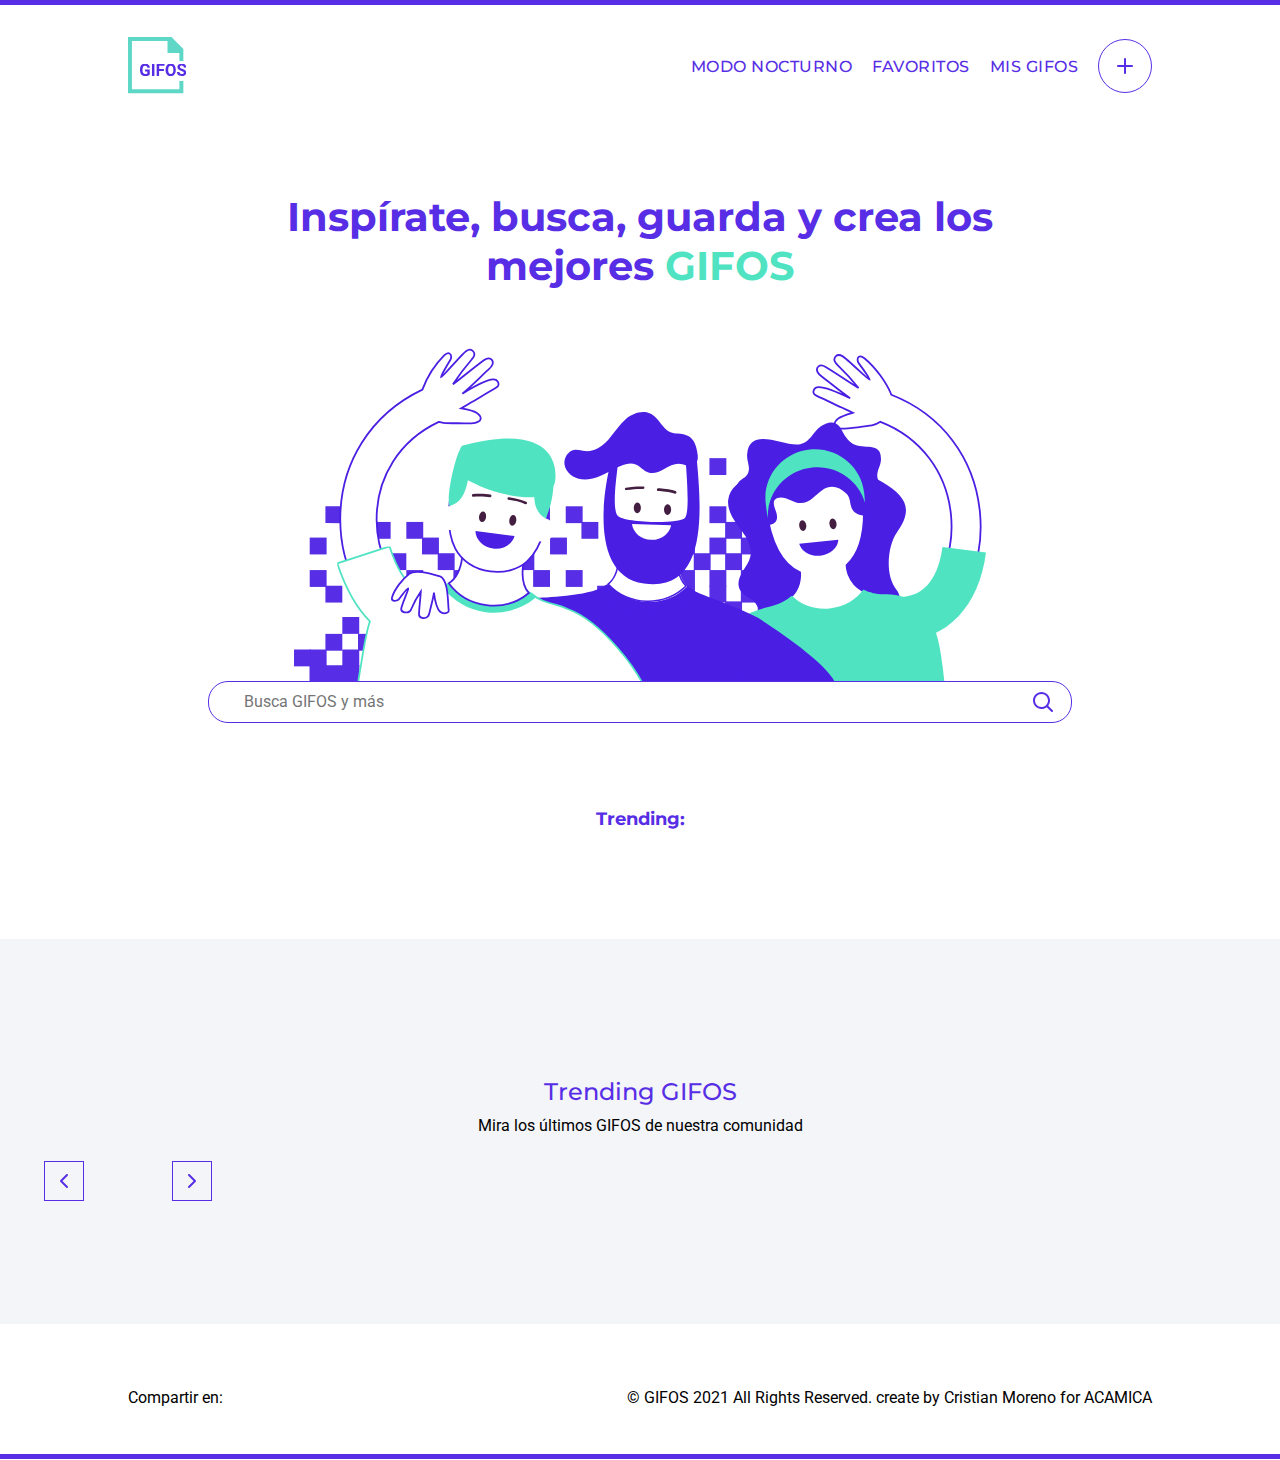
==== commit 581c358c: "Commit final" ====
--- a/docs/index.html
+++ b/docs/index.html
@@ -290,7 +290,7 @@
 					<a class="socialmedia__item" href="instagram.com"><i class="fab fa-instagram"></i></a>
 				</div>
 			</div>
-			<p class="footer__paragraph">© GIFOS 2021 All Rights Reserved. Cristian Moreno</p>
+			<p class="footer__paragraph">© GIFOS 2021 All Rights Reserved. create by Cristian Moreno for ACAMICA</p>
 	
 		</footer>
 	
